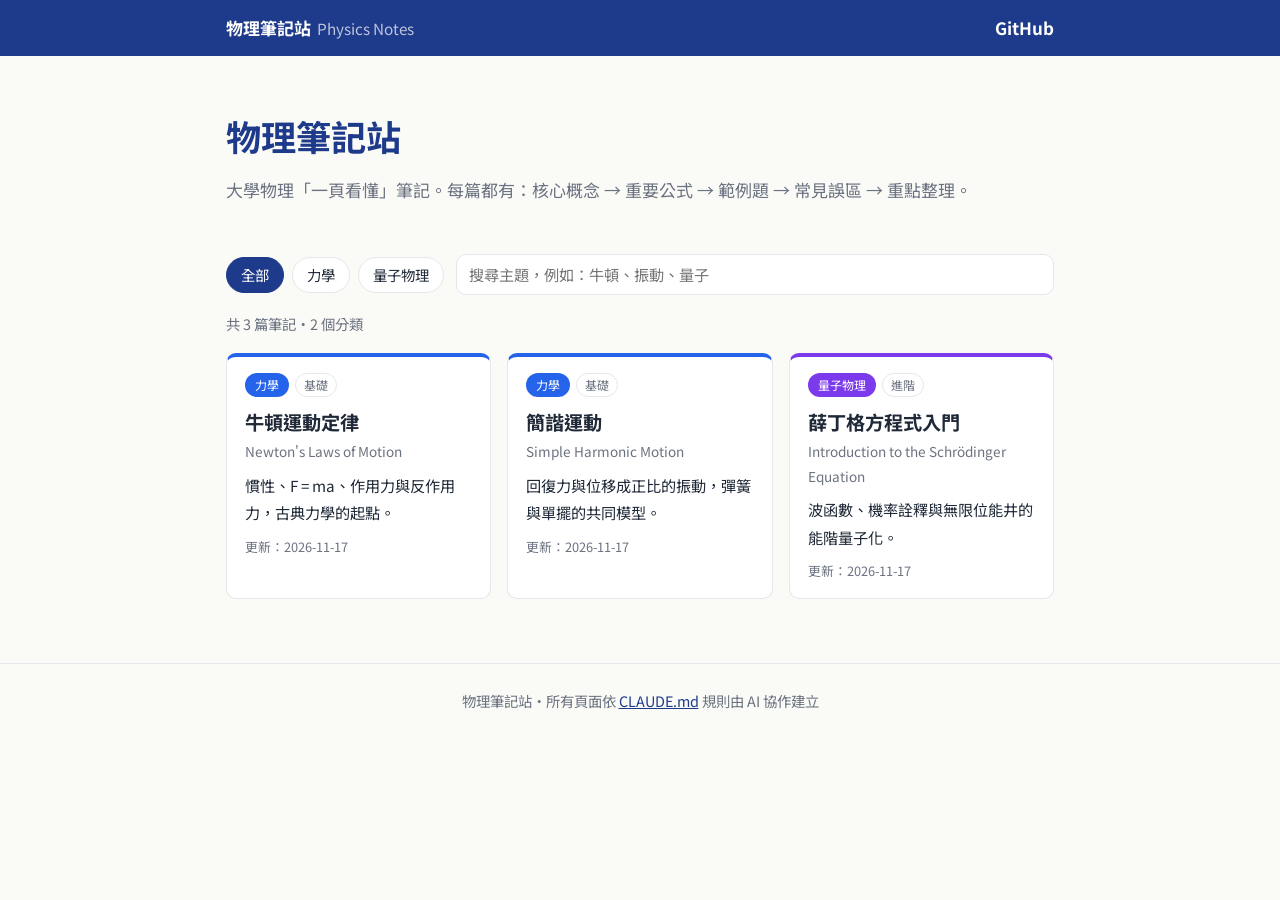
==== index.html @ c19c1761 "Physics Notes site with CLAUDE.md project rules - CLAUDE.md / AGENTS.md: project purpose, structure," ====
<!DOCTYPE html>
<html lang="zh-Hant">
<head>
  <meta charset="UTF-8">
  <meta name="viewport" content="width=device-width, initial-scale=1.0">
  <title>物理筆記站｜Physics Notes</title>
  <meta name="description" content="大學物理一頁看懂筆記：核心概念、重要公式、範例題、常見誤區、重點整理。">
  <link rel="preconnect" href="https://fonts.googleapis.com">
  <link href="https://fonts.googleapis.com/css2?family=Noto+Sans+TC:wght@400;700&display=swap" rel="stylesheet">
  <link rel="stylesheet" href="assets/style.css">
  <script src="data/notes.js"></script>
  <script src="assets/main.js"></script>
</head>
<body id="home">
  <header class="site-header">
    <div class="container">
      <a class="logo" href="index.html">物理筆記站<span>Physics Notes</span></a>
      <a href="https://github.com/Arthur031221/physics-notes">GitHub</a>
    </div>
  </header>

  <main class="container">
    <div class="hero">
      <h1>物理筆記站</h1>
      <p>大學物理「一頁看懂」筆記。每篇都有：核心概念 → 重要公式 → 範例題 → 常見誤區 → 重點整理。</p>
    </div>

    <div class="toolbar">
      <div id="filters"></div>
      <input id="search" type="search" placeholder="搜尋主題，例如：牛頓、振動、量子">
    </div>
    <p id="note-count"></p>

    <div id="note-grid"></div>
  </main>

  <footer class="site-footer">
    物理筆記站・所有頁面依 <a href="https://github.com/Arthur031221/physics-notes/blob/main/CLAUDE.md">CLAUDE.md</a> 規則由 AI 協作建立
  </footer>
</body>
</html>
---- assets/style.css ----
/* 物理筆記站：全站唯一樣式表。可用 class 清單見 CLAUDE.md 第 3 節。 */

:root {
  --primary: #1e3a8a;
  --bg: #fafaf7;
  --surface: #ffffff;
  --text: #1f2937;
  --muted: #6b7280;
  --border: #e5e7eb;
  --ok: #15803d;
  --bad: #b91c1c;
  --cat: #1e3a8a; /* 由 main.js 依分類覆寫 */
  --radius: 10px;
}

* { box-sizing: border-box; }

body {
  margin: 0;
  background: var(--bg);
  color: var(--text);
  font-family: "Noto Sans TC", -apple-system, "PingFang TC", "Microsoft JhengHei", sans-serif;
  line-height: 1.8;
  font-size: 17px;
}

a { color: var(--primary); }

.container { max-width: 860px; margin: 0 auto; padding: 0 16px; }

/* ---------- 頁首 / 頁尾 ---------- */
.site-header {
  background: var(--primary);
  color: #fff;
}
.site-header .container {
  display: flex; align-items: center; justify-content: space-between;
  height: 56px;
}
.site-header a { color: #fff; text-decoration: none; font-weight: 700; }
.site-header .logo span { opacity: .7; font-weight: 400; margin-left: 6px; font-size: .9em; }

.site-footer {
  margin-top: 64px; padding: 24px 0; border-top: 1px solid var(--border);
  color: var(--muted); font-size: .9rem; text-align: center;
}

/* ---------- 首頁 ---------- */
.hero { padding: 48px 0 24px; }
.hero h1 { margin: 0 0 8px; font-size: 2.2rem; color: var(--primary); }
.hero p { margin: 0; color: var(--muted); }

.toolbar { display: flex; flex-wrap: wrap; gap: 12px; align-items: center; margin: 24px 0 16px; }
#filters { display: flex; flex-wrap: wrap; gap: 8px; }
#filters button {
  border: 1px solid var(--border); background: var(--surface); color: var(--text);
  padding: 4px 14px; border-radius: 999px; cursor: pointer; font: inherit; font-size: .9rem;
}
#filters button.active { background: var(--cat); border-color: var(--cat); color: #fff; }
#search {
  flex: 1; min-width: 180px; padding: 6px 12px; font: inherit; font-size: .95rem;
  border: 1px solid var(--border); border-radius: var(--radius); background: var(--surface);
}
#note-count { color: var(--muted); font-size: .9rem; margin: 0 0 16px; }

#note-grid { display: grid; grid-template-columns: repeat(auto-fill, minmax(240px, 1fr)); gap: 16px; }
.card {
  display: block; text-decoration: none; color: var(--text);
  background: var(--surface); border: 1px solid var(--border); border-top: 4px solid var(--cat);
  border-radius: var(--radius); padding: 16px 18px; transition: transform .15s, box-shadow .15s;
}
.card:hover { transform: translateY(-2px); box-shadow: 0 6px 18px rgba(0,0,0,.08); }
.card h3 { margin: 8px 0 0; font-size: 1.2rem; }
.card-en { margin: 0; color: var(--muted); font-size: .85rem; }
.card-summary { margin: 8px 0; font-size: .95rem; }
.card-date { margin: 0; color: var(--muted); font-size: .8rem; }
.card-meta { display: flex; gap: 6px; align-items: center; }
.empty { color: var(--muted); }

/* ---------- 共用標籤 ---------- */
.cat-badge {
  background: var(--cat); color: #fff; font-size: .75rem; padding: 1px 10px; border-radius: 999px;
}
.tag {
  border: 1px solid var(--border); color: var(--muted); font-size: .75rem;
  padding: 0 8px; border-radius: 999px; background: var(--surface);
}

/* ---------- 筆記頁 ---------- */
#breadcrumb { font-size: .85rem; color: var(--muted); margin: 20px 0 0; }
#breadcrumb a { text-decoration: none; }

.note-header { padding: 16px 0 8px; border-bottom: 3px solid var(--cat); margin-bottom: 8px; }
.note-header h1 { margin: 0; font-size: 2rem; }
.note-header .title-en { margin: 0; color: var(--muted); }
#note-meta { display: flex; gap: 8px; align-items: center; margin-top: 8px; }
.note-date { color: var(--muted); font-size: .8rem; }
.lead { color: var(--muted); font-style: italic; }

section { margin-top: 40px; }
section h2 {
  font-size: 1.4rem; margin: 0 0 12px; padding-left: 12px; border-left: 5px solid var(--cat);
}

.formula-box {
  background: var(--surface); border: 1px solid var(--border); border-left: 4px solid var(--cat);
  border-radius: var(--radius); padding: 8px 18px; margin: 14px 0; overflow-x: auto;
}
.formula-box p { margin: 4px 0; font-size: .95rem; color: var(--muted); }

.example {
  background: var(--surface); border: 1px solid var(--border);
  border-radius: var(--radius); padding: 12px 18px; margin: 16px 0;
}
.example h3 { margin: 4px 0 8px; font-size: 1.05rem; color: var(--cat); }

details.solution { margin-top: 10px; border-top: 1px dashed var(--border); padding-top: 8px; }
details.solution summary { cursor: pointer; font-weight: 700; color: var(--primary); }
details.solution[open] summary { margin-bottom: 8px; }

.pitfall-list { list-style: none; padding: 0; }
.pitfall-list li {
  background: var(--surface); border: 1px solid var(--border); border-radius: var(--radius);
  padding: 10px 16px; margin-bottom: 10px;
}

.summary-list li { margin-bottom: 6px; }

#pager {
  display: flex; justify-content: space-between; gap: 12px;
  margin-top: 48px; padding-top: 16px; border-top: 1px solid var(--border);
}
#pager a {
  text-decoration: none; padding: 8px 14px; border: 1px solid var(--border);
  border-radius: var(--radius); background: var(--surface);
}
#pager a:hover { border-color: var(--cat); }

@media (max-width: 600px) {
  body { font-size: 16px; }
  .hero h1 { font-size: 1.7rem; }
  .note-header h1 { font-size: 1.6rem; }
}
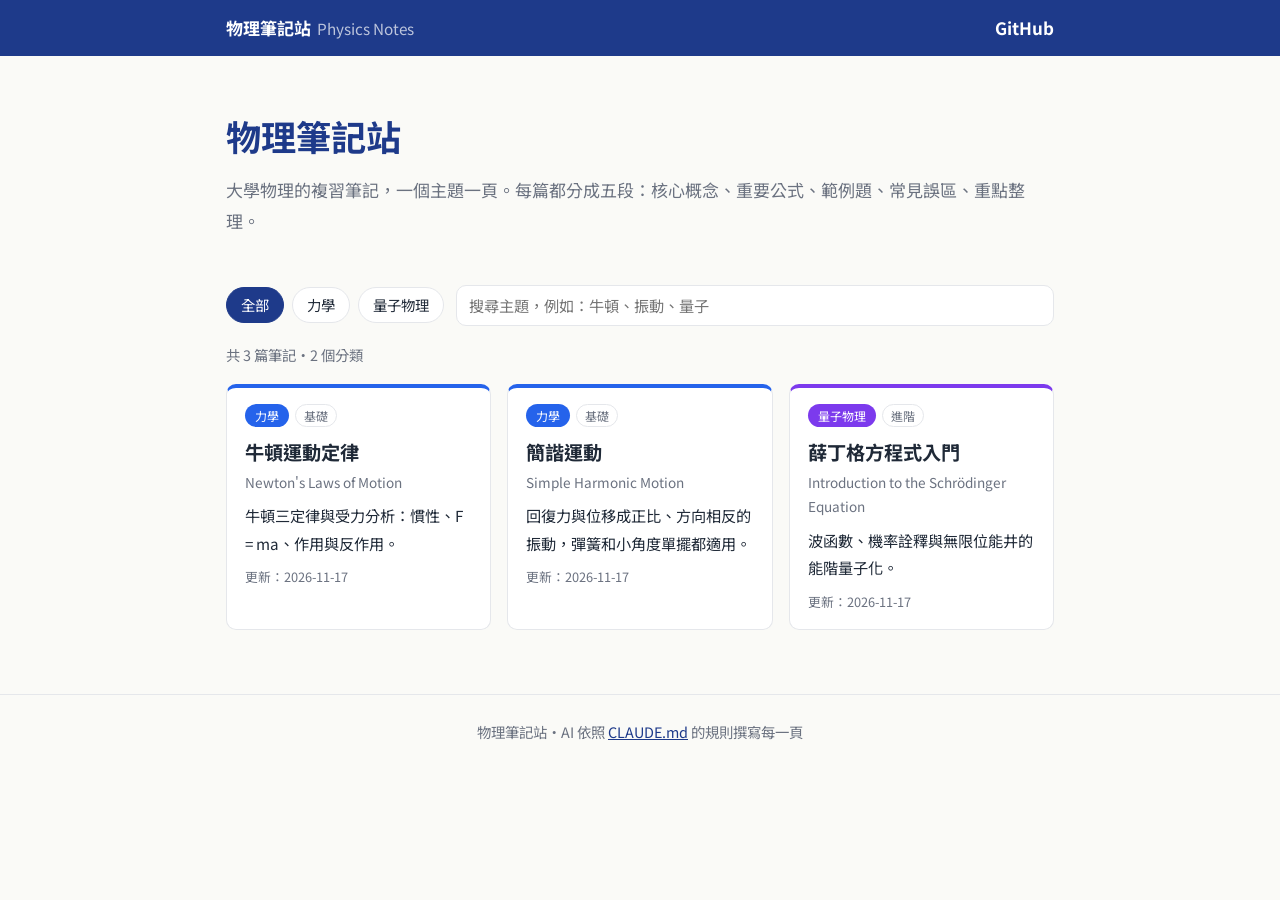
==== commit 4c5e4b1d: "Edit prose to remove AI writing patterns Run humanizer and stop-slop over CLAUDE.md, AGENTS.md, READ" ====
--- a/index.html
+++ b/index.html
@@ -4,7 +4,7 @@
   <meta charset="UTF-8">
   <meta name="viewport" content="width=device-width, initial-scale=1.0">
   <title>物理筆記站｜Physics Notes</title>
-  <meta name="description" content="大學物理一頁看懂筆記：核心概念、重要公式、範例題、常見誤區、重點整理。">
+  <meta name="description" content="大學物理的複習筆記，一個主題一頁，每篇分成核心概念、重要公式、範例題、常見誤區、重點整理。">
   <link rel="preconnect" href="https://fonts.googleapis.com">
   <link href="https://fonts.googleapis.com/css2?family=Noto+Sans+TC:wght@400;700&display=swap" rel="stylesheet">
   <link rel="stylesheet" href="assets/style.css">
@@ -22,7 +22,7 @@
   <main class="container">
     <div class="hero">
       <h1>物理筆記站</h1>
-      <p>大學物理「一頁看懂」筆記。每篇都有：核心概念 → 重要公式 → 範例題 → 常見誤區 → 重點整理。</p>
+      <p>大學物理的複習筆記，一個主題一頁。每篇都分成五段：核心概念、重要公式、範例題、常見誤區、重點整理。</p>
     </div>
 
     <div class="toolbar">
@@ -35,7 +35,7 @@
   </main>
 
   <footer class="site-footer">
-    物理筆記站・所有頁面依 <a href="https://github.com/Arthur031221/physics-notes/blob/main/CLAUDE.md">CLAUDE.md</a> 規則由 AI 協作建立
+    物理筆記站・AI 依照 <a href="https://github.com/Arthur031221/physics-notes/blob/main/CLAUDE.md">CLAUDE.md</a> 的規則撰寫每一頁
   </footer>
 </body>
 </html>
